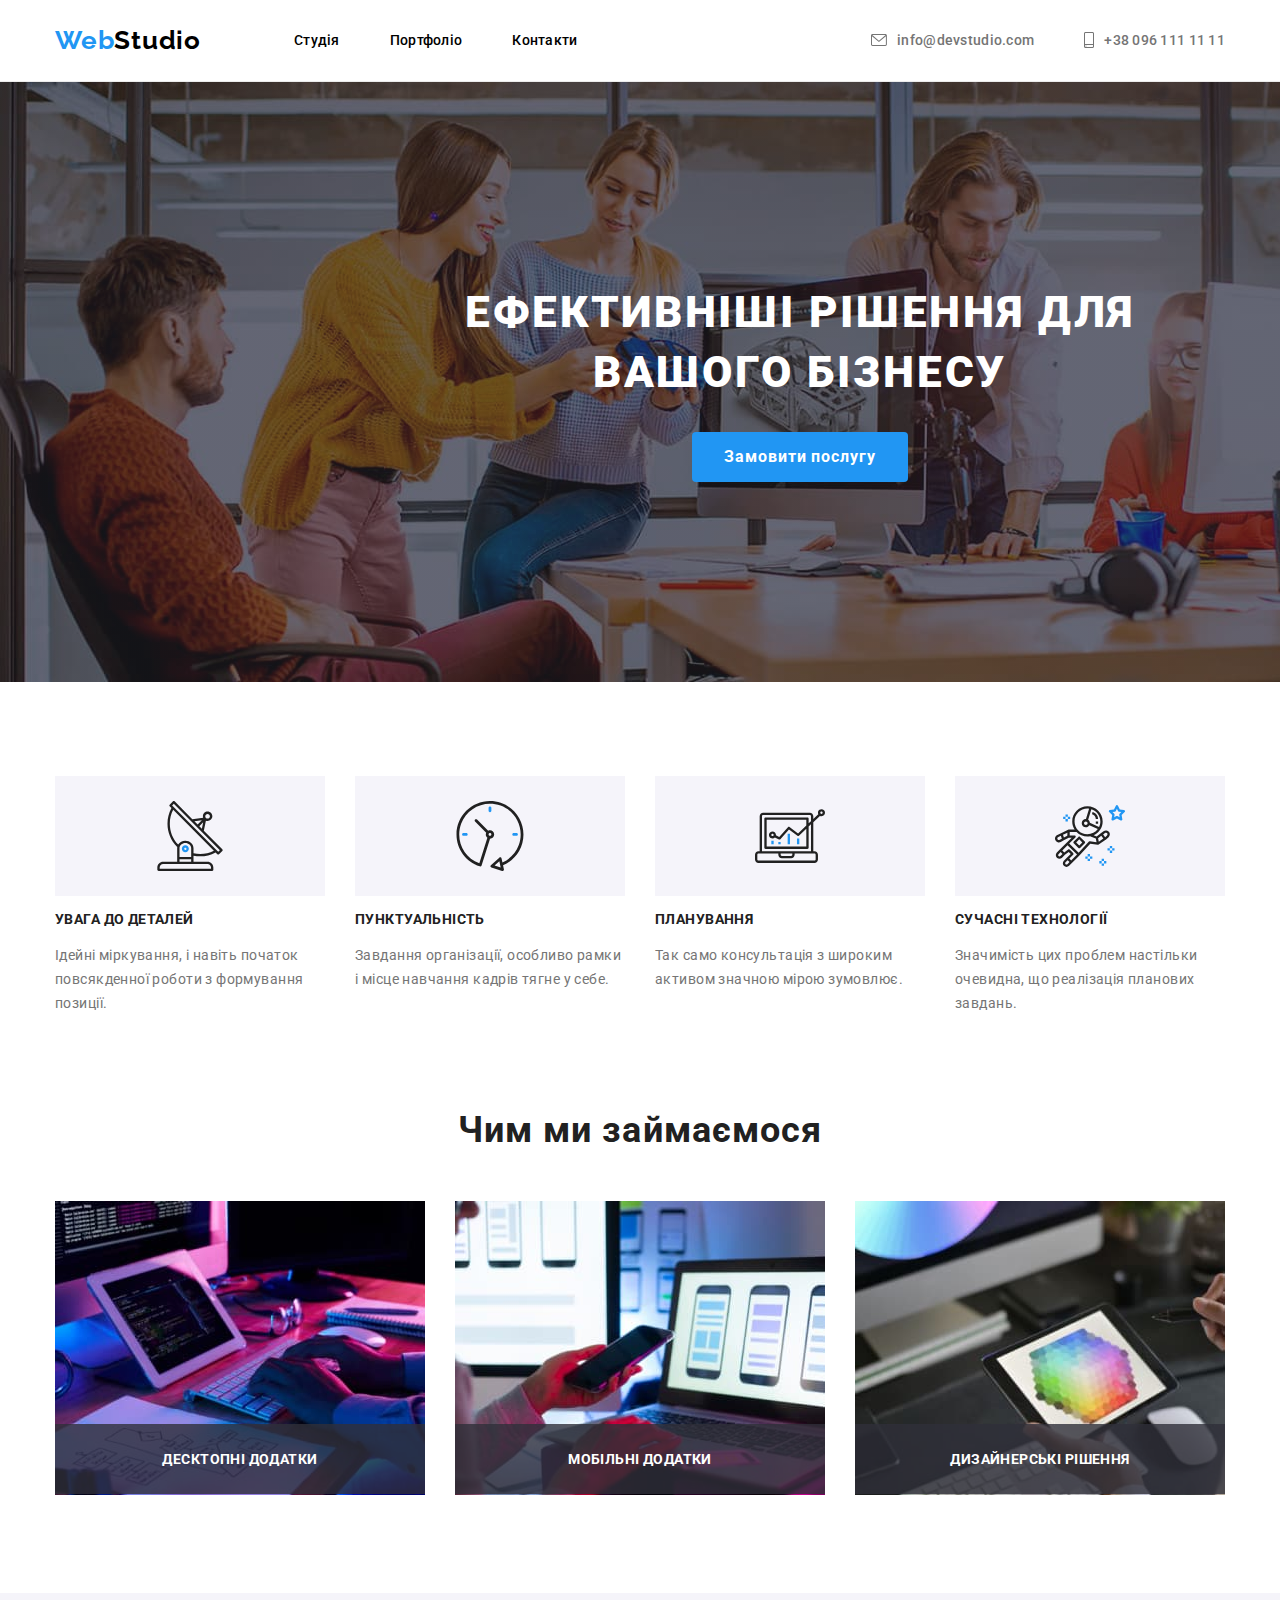
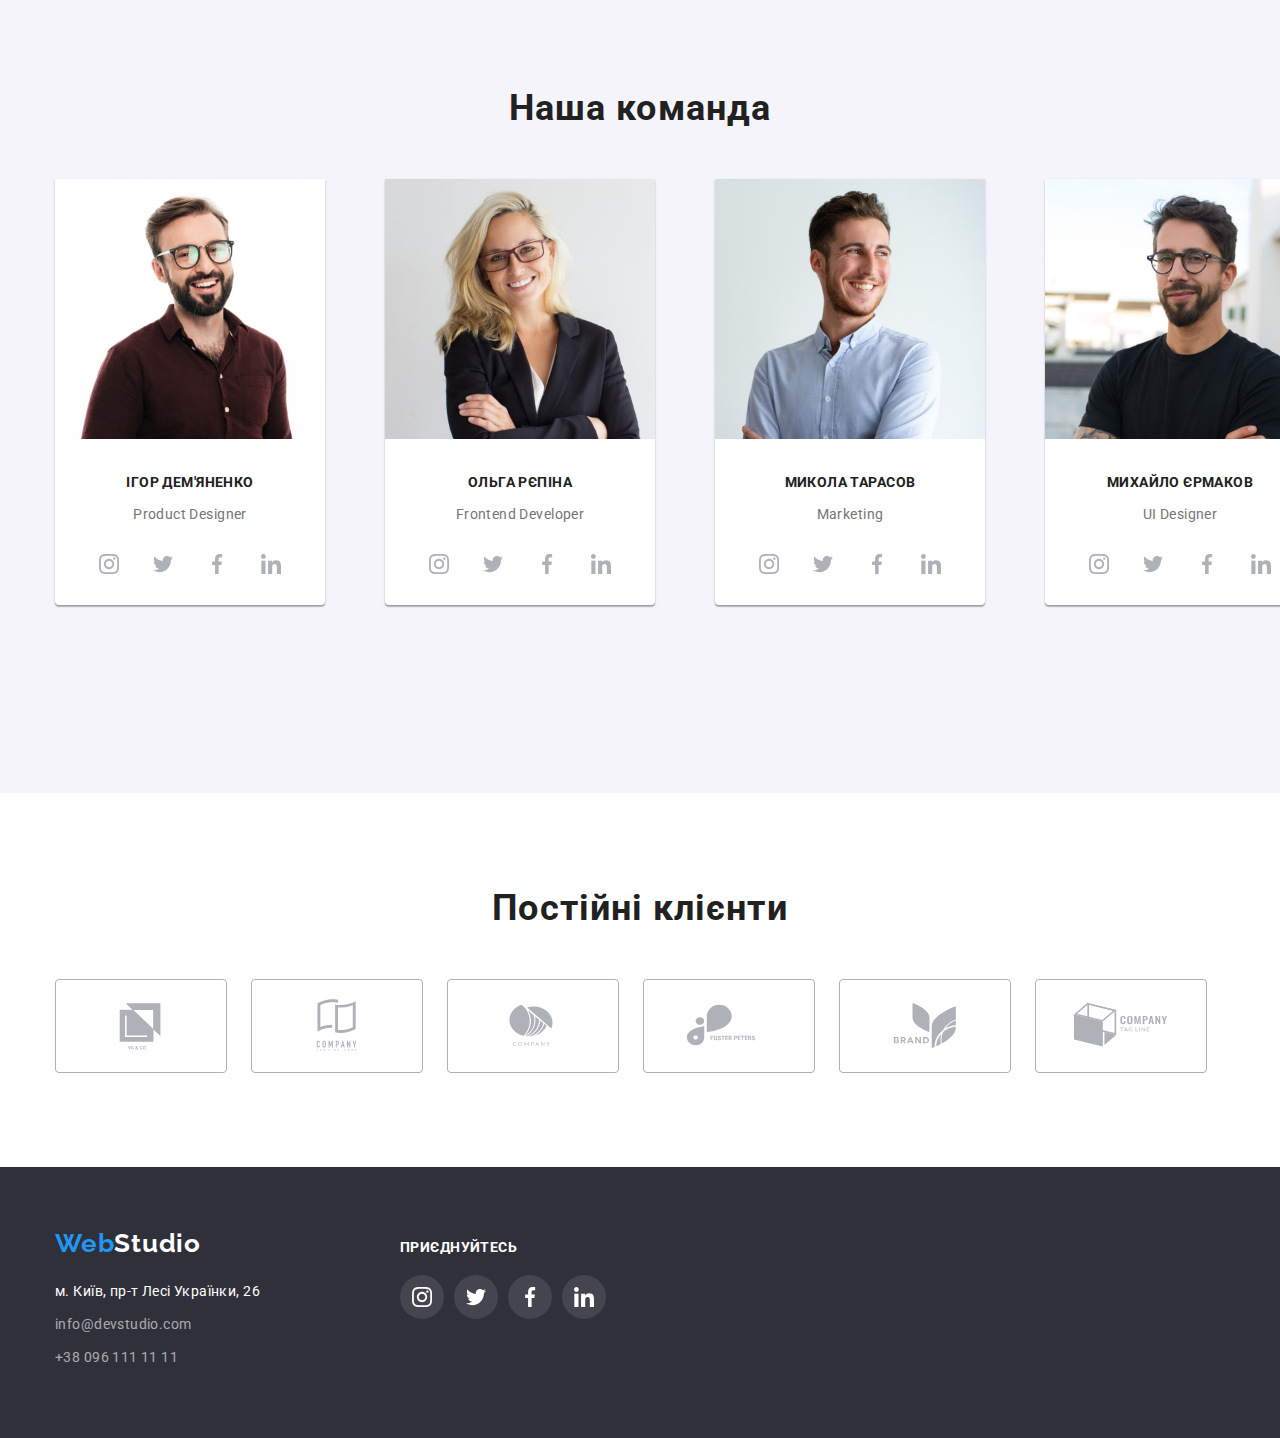
==== index.html @ d48a4774 "update" ====
<!DOCTYPE html>
<html lang="uk">
  <head>
    <meta charset="UTF-8" />
    <meta http-equiv="X-UA-Compatible" content="IE=edge" />
    <meta name="viewport" content="width=device-width, initial-scale=1.0" />
    <title>Домашня робота 1</title>
    <link rel="preconnect" href="https://fonts.googleapis.com" />
    <link rel="preconnect" href="https://fonts.gstatic.com" crossorigin />
    <link
      href="https://fonts.googleapis.com/css2?family=Raleway:wght@700&family=Roboto:wght@400;500;700;900&display=swap"
      rel="stylesheet"
    />
    <link
      rel="stylesheet"
      href="https://cdnjs.cloudflare.com/ajax/libs/modern-normalize/1.1.0/modern-normalize.min.css"
    />
    <link rel="stylesheet" href="./css/styles.css" />
  </head>
  <body class="body">
    <!--header-->
    <header class="page-header">
      <div class="container">
        <a class="logo" href="./webstudio">Web<span class="web">Studio</span> </a>
        <div class="header-container">
          <ul class="header-list list">
            <li class="page-list">
              <a class="header-list-item header-1st hover-tup" href="./index.html">Студія</a>
            </li>
            <li class="page-list">
              <a class="header-list-item header-2nd hover-tup" href="./portfolio.html">Портфоліо</a>
            </li>
            <li class="page-list"><a class="header-list-item hover-tup" href="./contacts.html">Контакти</a></li>
          </ul>
        </div>
        <div class="header-contakts">
            <ul class="header-list list">
            <li class="contacts-link">
              <a class="list-tel hover-tup " href="info@devstudio.com">
                <svg class="mail-icon icon" width="16" height="12">
                <use href="./images/icons.svg#icon-envelope"></use>
              </svg>
                <span>info@devstudio.com</span> </a>
            </li>
            <li class="contacts-link">
              <a class="list-tel hover-tup" href="+380961111111">
                <svg class="mail-icon icon" width="10" height="16">
                <use href="./images/icons.svg#icon-smartphone"></use>
              </svg>
                <span>+38 096 111 11 11</span>
                </a>
            </li>
          </ul>
        </div>
      </div>
    </header>
    <!--hero-->
    <main>
      <section class="hero">
          <div class="hero-container">
            <h1 class="hero-section">ЕФЕКТИВНІШІ РІШЕННЯ ДЛЯ ВАШОГО БІЗНЕСУ</h1>
            <button class="hero-button only-this-butoon hover-butoon butoon" type="button">Замовити послугу</button>
          </div>
      </section>
      <section class="proda">
        <div class="container">
          <ul class="proda-list list">
            <!--<h2>Прихованка</h2>-->
            <li class="proda-list-item">
              <div class="big-icon">
                <svg class="proda-icon icon" width="70" height="70">
                <use href="./images/icons.svg#icon-antenna"></use>
              </svg>
              </div>
              
              <h3 class="proda-link">УВАГА ДО ДЕТАЛЕЙ</h3>
              <p class="proda-link-link">
                Ідейні міркування, і навіть початок повсякденної роботи з формування позиції.
              </p>
            </li>
            <li class="proda-list-item">
              <div class="big-icon">
                <svg class="proda-icon icon" width="70" height="70">
                <use href="./images/icons.svg#icon-clock"></use>
              </svg>
              </div>
              <h3 class="proda-link">ПУНКТУАЛЬНІСТЬ</h3>
              <p class="proda-link-link">
                Завдання організації, особливо рамки і місце навчання кадрів тягне у себе.
              </p>
            </li>
            <li class="proda-list-item">
              <div class="big-icon">
                <svg class="proda-icon icon" width="70" height="70">
                <use href="./images/icons.svg#icon-diagram"></use>
              </svg>
              </div>
              <h3 class="proda-link">ПЛАНУВАННЯ</h3>
              <p class="proda-link-link">
                Так само консультація з широким активом значною мірою зумовлює.
              </p>
            </li>
            <li class="proda-list-item">
              <div class="big-icon">
                <svg class="proda-icon icon" width="70" height="70">
                <use href="./images/icons.svg#icon-astronaut"></use>
              </svg>
              </div>
              <h3 class="proda-link">СУЧАСНІ ТЕХНОЛОГІЇ</h3>
              <p class="proda-link-link">
                Значимість цих проблем настільки очевидна, що реалізація планових завдань.
              </p>
            </li>
          </ul>
        </div>
      </section>
      <!--чим ми займаємосся-->
      <section class="work">
        <div class="container">
          <h2 class="work-link">Чим ми займаємося</h2>
          <ul class="list">
            <li class="work-img"><img src="./images/computer.jpg" alt="computer" width="370"/>
            <div class="work-active"><span class="active-text">ДЕСКТОПНІ ДОДАТКИ</span></div>
              </li>
            <li class="work-img"><img src="./images/phone.jpg" alt="phone" width="370" />
            <div class="work-active"><span class="active-text">МОБІЛЬНІ ДОДАТКИ</span></div>
              </li>
            <li class="work-img"><img src="./images/tublet.jpg" alt="tublet" width="370" />
            <div class="work-active"><span class="active-text">ДИЗАЙНЕРСЬКІ РІШЕННЯ</span></div>
              </li>
          </ul>
        </div>
      </section>
      <!--наша команда-->
      <section class="team">
        <div class="container">
          <h2 class="team-line">Наша команда</h2>
          <div class="all-team">
            <ul class="list">
              <li class="team-link">
                <img src="./images/Christopher_Walker.jpg" alt="Christopher_Walker" width="270" />
                <h3 class="team-list">Ігор Дем'яненко</h3>
                <p class="team-link-list">Product Designer</p>
                <ul class="social-icons list">
                  <li class="icons"><a href="" class="social-link">
                    <svg class="icon-link" width="20" height="20">
                      <use href="./images/icons.svg#icon-instagram"></use>
                    </svg>
                  </a>
                </li>
                  <li class="icons"><a href="" class="social-link">
                    <svg class="icon-link" width="20" height="20">
                      <use href="./images/icons.svg#icon-twitter"></use>
                    </svg>
                  </a>
                </li>
                  <li class="icons"><a href="" class="social-link">
                    <svg class="icon-link" width="20" height="20">
                      <use href="./images/icons.svg#icon-facebook"></use>
                    </svg>
                  </a>
                </li>
                  <li class="icons"><a href="" class="social-link">
                    <svg class="icon-link" width="20" height="20">
                      <use href="./images/icons.svg#icon-linkedin"></use>
                    </svg>
                  </a>
                </li>
                </ul>
              </li>
              <li class="team-link">
                <img src="./images/Kylie_Evans.jpg" alt="Kylie_Evans" width="270" />
                <h3 class="team-list">Ольга Рєпіна</h3>
                <p class="team-link-list">Frontend Developer</p>
                <ul class="social-icons list">
                  <li class="icons"><a href="" class="social-link">
                    <svg class="icon-link" width="20" height="20">
                      <use href="./images/icons.svg#icon-instagram"></use>
                    </svg>
                  </a>
                </li>
                  <li class="icons"><a href="" class="social-link">
                    <svg class="icon-link" width="20" height="20">
                      <use href="./images/icons.svg#icon-twitter"></use>
                    </svg>
                  </a>
                </li>
                  <li class="icons"><a href="" class="social-link">
                    <svg class="icon-link" width="20" height="20">
                      <use href="./images/icons.svg#icon-facebook"></use>
                    </svg>
                  </a>
                </li>
                  <li class="icons"><a href="" class="social-link">
                    <svg class="icon-link" width="20" height="20">
                      <use href="./images/icons.svg#icon-linkedin"></use>
                    </svg>
                  </a>
                </li>
                </ul>
              </li>
              <li class="team-link">
                <img src="./images/Ryan_Harris.jpg" alt="Ryan_Harris" width="270" />
                <h3 class="team-list">Микола Тарасов</h3>
                <p class="team-link-list">Marketing</p>
                <ul class="social-icons list">
                  <li class="icons"><a href="" class="social-link">
                    <svg class="icon-link" width="20" height="20">
                      <use href="./images/icons.svg#icon-instagram"></use>
                    </svg>
                  </a>
                </li>
                  <li class="icons"><a href="" class="social-link">
                    <svg class="icon-link" width="20" height="20">
                      <use href="./images/icons.svg#icon-twitter"></use>
                    </svg>
                  </a>
                </li>
                  <li class="icons"><a href="" class="social-link">
                    <svg class="icon-link" width="20" height="20">
                      <use href="./images/icons.svg#icon-facebook"></use>
                    </svg>
                  </a>
                </li>
                  <li class="icons"><a href="" class="social-link">
                    <svg class="icon-link" width="20" height="20">
                      <use href="./images/icons.svg#icon-linkedin"></use>
                    </svg>
                  </a>
                </li>
                </ul>
              </li>
              <li class="team-link">
                <img src="./images/Tyler_Moore.jpg" alt="Tyler_Moore" width="270" />
                <h3 class="team-list">Михайло Єрмаков</h3>
                <p class="team-link-list">UI Designer</p>
                <ul class="social-icons list">
                  <li class="icons"><a href="" class="social-link">
                    <svg class="icon-link" width="20" height="20">
                      <use href="./images/icons.svg#icon-instagram"></use>
                    </svg>
                  </a>
                </li>
                  <li class="icons"><a href="" class="social-link">
                    <svg class="icon-link" width="20" height="20">
                      <use href="./images/icons.svg#icon-twitter"></use>
                    </svg>
                  </a>
                </li>
                  <li class="icons"><a href="" class="social-link">
                    <svg class="icon-link" width="20" height="20">
                      <use href="./images/icons.svg#icon-facebook"></use>
                    </svg>
                  </a>
                </li>
                  <li class="icons"><a href="" class="social-link">
                    <svg class="icon-link" width="20" height="20">
                      <use href="./images/icons.svg#icon-linkedin"></use>
                    </svg>
                  </a>
                </li>
                </ul>
              </li>
            </ul>
          </div>
          </section>    
          <section class="alltime-clients">
            <div class="container">
              <h2 class="alltime-clients-list">Постійні клієнти</h2>
          <ul class="compain list">
            <li class="compain-link">
              <a href="" class="compain-list">
                    <svg class="icon-logo" width="106" height="60">
                      <use href="./images/icons.svg#icon-ya--co"></use>
                    </svg>
                  </a>
              </li>
            <li class="compain-link">
              <a href="" class="compain-list">
              <svg class="icon-logo" width="106" height="60">
                      <use href="./images/icons.svg#icon-tagline-here"></use>
                    </svg>
                  </a>
            </a>
          </li>
            <li class="compain-link">
              <a href="" class="compain-list">
              <svg class="icon-logo" width="106" height="60">
                      <use href="./images/icons.svg#icon-company"></use>
                    </svg>
                  </a>
            </a>
          </li>
            <li class="compain-link">
              <a href="" class="compain-list">
              <svg class="icon-logo" width="106" height="60">
                      <use href="./images/icons.svg#icon-foster-peters"></use>
                    </svg>
                  </a>
            </a>
          </li>
            <li class="compain-link">
              <a href="" class="compain-list">
              <svg class="icon-logo" width="106" height="60">
                      <use href="./images/icons.svg#icon-brand"></use>
                    </svg>
                  </a>
            </a>
          </li>
            <li class="compain-link">
              <a href="" class="compain-list">
              <svg class="icon-logo" width="106" height="60">
                      <use href="./images/icons.svg#icon-tag-line"></use>
                    </svg>
                  </a>
            </a>
          </li>
          </ul>
        </div>
          </section>
    </main>
    <!--footer-->
    <footer class="address">
      <div class="container">
        <div class="all-address">
          <a class="logo address-logo" href="./webstudio">Web<span class="web-2">Studio</span> </a>
        <div class="address-link">
          <address class="all-address">
               <ul class="list">
              <li class="address-li">
                <a
                  class="address-link-link hover-tup"
                  href="https://goo.gl/maps/J3TThGuoo7Lbi47X8"
                  target="_blank"
                  rel="noopener norefferer nofollow"
                  >м. Київ, пр-т Лесі Українки, 26</a
                >
              </li>
              <li class="address-li">
                <a class="address-link hover-tup" href="mailto:info@devstudio.com"
                  >info@devstudio.com</a
                >
              </li>
              <li class="address-li">
                <a class="address-link hover-tup" href="tel+380961111111">+38 096 111 11 11</a>
              </li>
            </ul>
            </div>
          </div>
        
            <div class="butoon-address">
              <h2 class="come-here">ПРИЄДНУЙТЕСЬ</h2>
                <ul class="goin-here list">
                  <li class="goin-link link"><a href="" class="a-goin">
                    <svg class="icon-link" width="20" height="20">
                      <use href="./images/icons.svg#icon-instagram"></use>
                    </svg>
                  </a></li>
                  <li class="goin-link link"><a href="" class="a-goin">
                    <svg class="icon-link" width="20" height="20">
                      <use href="./images/icons.svg#icon-twitter"></use>
                    </svg>
                  </a></li>
                  <li class="goin-link link"><a href="" class="a-goin">
                    <svg class="icon-link" width="20" height="20">
                      <use href="./images/icons.svg#icon-facebook"></use>
                    </svg>
                  </a></li>
                  <li class="goin-link link"><a href="" class="a-goin">
                    <svg class="icon-link" width="20" height="20">
                      <use href="./images/icons.svg#icon-linkedin"></use>
                    </svg>
                  </a></li>
                </ul>
            </div>
          </address>
        </div>
      </div>
    </footer>
  </body>
</html>
---- css/styles.css ----
/* global style */
body {
  font-family: 'Roboto', sans-serif;
  background: #f5f5f5;
  background: #ffffff;
  margin: 0 auto;
}
:root {
  --brand-color: #212121;
  --second-color: #757575;
  --next-color: #ffffff;
  --bornon: none;
  --header-hover: #2196f3;
}
.container {
  width: 1200px;
  margin: 0 auto;
  padding: 0 15px;
}
.logo {
  font-family: 'Raleway', sans-serif;
}
a {
  text-decoration: none;
}
.list {
  list-style: none;
  padding-left: 0;
  margin: 0;
}
.logo {
  font-weight: 700;
  font-size: 26px;
  line-height: calc(32 / 26);
  letter-spacing: 0.03em;
  color: var(--header-hover);
}
.web {
  color: black;
}
.butoon {
  cursor: pointer;
}

h1,
h2,
p {
  margin: 0;
}

/* HW-01 */

/* header */

.page-header .container {
  padding-top: 24px;
  padding-bottom: 25px;
  display: flex;
  align-items: center;
  background-color: #ffffff;
}
.page-header .logo {
  margin-right: 93px;
}
.header-list {
  display: flex;
  align-items: center;
}
.page-list .header-list{
  position: relative;
}
.header-list .header-list-item {
  font-weight: 500;
  font-size: 14px;
  line-height: 16px;
  letter-spacing: 0.02em;
  color: black;
  margin-right: 50px;
}
.hover-tup:hover,
.hover-tup:focus {
  color: var(--header-hover);
  transition: color 250ms 
  cubic-bezier(0.4, 0, 0.2, 1);
}
.hover-tup:hover .icon,
.hover-tup:focus .icon {
  stroke: var(--header-hover);
  transition: color 250ms 
  cubic-bezier(0.4, 0, 0.2, 1);
}
.header-contakts .header-list-item {
  font-weight: 500;
  font-size: 14px;
  line-height: 16px;
  letter-spacing: 0.02em;
  color: black;
  margin-right: 50px;
}
.header-contakts {
  margin-left: auto;
  justify-content: center;
}
.list-tel {
  font-weight: 500;
  font-size: 14px;
  line-height: 16px;
  letter-spacing: 0.02em;
  color: var(--second-color);
   display: flex;
  align-items: center;
}
.contacts-link:first-child {
  margin-right: 50px;
}

.mail-icon {
  margin-right: 10px;
  fill: #757575;
}

/* hero */

.hero {
  margin: 0 auto;
  width: 1600px;
  background-color: #2f303a;
  padding-top: 200px;
  padding-bottom: 200px;
  background-image: linear-gradient(rgba(47, 48, 58, 0.4), rgba(47, 48, 58, 0.4)),
    url(../images/all-team.jpg);
  background-repeat: no-repeat;
  background-position: 50% 50%;
}
.hero-section {
  font-weight: 900;
  font-size: 44px;
  line-height: calc(60 / 44);
  text-align: center;
  letter-spacing: 0.06em;
  text-transform: uppercase;
  color: var(--next-color);
  margin: 0 auto;
  padding-bottom: 30px;
  max-width: 696px;
}
.hero-button {
  font-weight: 700;
  font-size: 16px;
  line-height: calc(30 / 16);
  display: flex;
  letter-spacing: 0.06em;
  color: var(--next-color);
  margin: 0 auto;
  padding: 10px 32px;
  border-radius: 4px;
  background: var(--header-hover);
  border: var(--bornon);
}
.only-this-butoon:hover,
.only-this-butoon:focus {
background: #188CE8;
box-shadow: 0px 4px 4px rgba(0, 0, 0, 0.15);
border-radius: 4px;
transition: color 250ms 
  cubic-bezier(0.4, 0, 0.2, 1);
}

/* proda */

.proda-list {
  padding: 0;
  margin: 0;
  display: flex;
  list-style: none;
}
.proda {
  padding-top: 94px;
  padding-bottom: 94px;
}
.proda-list-item {
  flex-basis: calc((100% - 3 * 30px) / 4);
}
.big-icon{
  background: #F5F4FA;
    width: 270px;
  height: 120px;
  display: flex;
  align-items: center;
  justify-content: center;
}
.proda-icon {
  border-radius: 4px;
}
.proda-list-item:not(:last-child) {
  margin-right: 30px;
  width: 270px;
  height: 120px;
}
.proda-link {
  font-weight: 700;
  font-size: 14px;
  line-height: calc(16 / 12);
  letter-spacing: 0.03em;
  text-transform: uppercase;
  color: var(--brand-color);
}
.proda-link-link {
  font-weight: 400;
  font-size: 14px;
  line-height: calc(24 / 14);
  letter-spacing: 0.03em;
  color: var(--second-color);
}

/* work */

.work-link {
  font-weight: 700;
  font-size: 36px;
  line-height: calc(42 / 36);
  text-align: center;
  letter-spacing: 0.03em;
  color: var(--brand-color);
  margin-bottom: 50px;
}
.work .list {
  padding: 0;
  margin: 0;
  display: flex;
  list-style: none;
}
.work {
  padding-bottom: 94px;
}
.work-img {
  flex-basis: calc((100% - 2 * 30px) / 3);
  position: relative;
}
.work-img:not(:last-child) {
  margin-right: 30px;
}
.work-active{
  background: rgba(47, 48, 58, 0.8);
  height: 70px;
  position: absolute;
  width: 100%;
  bottom: 0;
  margin-bottom: 5px;
  display: flex;
  justify-content: center;
 
}
.active-text{
  font-weight: 700;
font-size: 14px;
line-height: 16px;
letter-spacing: 0.03em;
text-transform: uppercase;
color: #FFFFFF;
display: flex;
    align-content: space-around;
    align-items: center;
}

/* team */

.team {
  background: #f5f4fa;
  padding-top: 94px;
  padding-bottom: 94px;
}
.team-link {
  background: var(--next-color);
  background: #ffffff;
  box-shadow: 0px 1px 3px rgba(0, 0, 0, 0.12), 0px 1px 1px rgba(0, 0, 0, 0.14),
    0px 2px 1px rgba(0, 0, 0, 0.2);
  border-radius: 0px 0px 4px 4px;
  height: 426px;
}
.team-link:not(:last-child) {
  margin-right: 30px;
  flex-basis: calc((100% - 3 * 30px) / 4);
}
.team-link:not(:first-child) {
  margin-left: 30px;
}
.team-line {
  font-weight: 700;
  font-size: 36px;
  line-height: calc(42 / 36);
  text-align: center;
  letter-spacing: 0.03em;
  color: var(--brand-color);
  margin-bottom: 50px;
}
.all-team {
  padding-bottom: 94px;
}
.team .list {
  padding: 0;
  margin: 0;
  display: flex;
  list-style: none;
}
.team-list {
  font-weight: 700;
  font-size: 14px;
  line-height: calc(16 / 12);
  letter-spacing: 0.03em;
  text-transform: uppercase;
  color: var(--brand-color);
  margin-top: 30px;
  text-align: center;
  margin-bottom: 10px;
}
.team-link-list {
  font-weight: 400;
  font-size: 14px;
  line-height: calc(24 / 14);
  letter-spacing: 0.03em;
  color: var(--second-color);
  text-align: center;
}
.team .icons {
  margin-right: 10px;
  margin-top: 16px;
  margin-bottom: 30px;
}
.team .social-link:hover,
.team .social-link:focus {
  background-color: #2196f3;
  transition: color 250ms 
  cubic-bezier(0.4, 0, 0.2, 1);
}

.icon-link {
  fill: #afb1b8;
}
.team .social-link:hover .icon-link,
.team .social-link:focus .icon-link {
  fill: #ffffff;
  transition: color 250ms 
  cubic-bezier(0.4, 0, 0.2, 1);
}
.social-icons {
  justify-content: center;
}
.social-link {
  width: 44px;
  height: 44px;
  border-radius: 50%;
  display: flex;
  align-items: center;
  justify-content: center;
}
.team .icons:last-child {
  margin-right: 0;
}
.alltime-clients {
  padding-top: 94px;
  padding-bottom: 94px;
  align-items: center;
  justify-content: center;
  background: #ffffff;
  margin: 0 auto;
}
.under-clients {
  width: 1200px;
  margin: 0 auto;
}
.alltime-clients-list {
  font-weight: 700;
  font-size: 36px;
  line-height: 42px;
  text-align: center;
  letter-spacing: 0.03em;
  color: #212121;
  margin-bottom: 50px;
}
.compain-link {
display: inline-block;

}
.compain-list {
  width: 100%;
  height: 100%;
  color: #afb1b8;
  border: 1px solid #afb1b8;
  border-radius: 4px;
    display: flex;
  align-items: center;
  justify-content: center;
}
.icon-logo {
  margin: 16px 32px;
  fill: currentColor;
}
.compain-link:not(:last-child) {
  margin-right: 20px;
}
.alltime-clients .compain-list:hover ,
.alltime-clients .compain-list:focus {
  color: #2196f3;
  border: 1px solid #2196f3;
  border-radius: 4px;
  transition: color 250ms 
  cubic-bezier(0.4, 0, 0.2, 1);
}
/* footer */

.footer {
  padding-bottom: 60px;
}
.address .container {
  display: flex;
  background-color: #2f303a;
}
.address {
  padding-top: 60px;
  background-color: #2f303a;
  padding-bottom: 60px;
  margin: 0 auto;
  display: flex;
  align-items: baseline;
}
.address-link-link {
  font-weight: 400;
  font-size: 14px;
  line-height: calc(24 / 14);
  letter-spacing: 0.03em;
  color: var(--next-color);
}
.address-link {
  font-weight: 400;
  font-size: 14px;
  line-height: calc(24 / 14);
  letter-spacing: 0.03em;
  color: rgba(255, 255, 255, 0.6);
}
.address .logo {
  display: block;
  padding-bottom: 20px;
}
.address-li {
  margin-bottom: 9px;
}
.all-address {
  margin-right: 70px;
}
.come-here {
  font-weight: 700;
  font-size: 14px;
  line-height: 16px;
  letter-spacing: 0.03em;
  color: #ffffff;
  margin-bottom: 20px;
}
.butoon-address{
  padding-top: 12px;
}
.goin-here {
  display: flex;
  align-items: center;
  justify-content: center;
}
.goin-link {
  width: 44px;
  height: 44px;
  margin-right: 10px;
}
.goin-link:last-child {
  margin-right: 0;
}
.a-goin:hover,
.a-goin:focus {
  background-color: #2196f3;
  transition: color 250ms 
  cubic-bezier(0.4, 0, 0.2, 1);
}
.a-goin {
  width: 100%;
  height: 100%;
  border-radius: 50%;
  display: flex;
  align-items: center;
  justify-content: center;
  background: rgba(255, 255, 255, 0.1);
}
.address .icon-link {
  fill: #ffffff;
}

/* HW-02  */
.page-header {
  border-bottom: 1px solid #ececec;
}
.header-lynk {
  font-weight: 500;
  font-size: 14px;
  line-height: calc(16 / 14);
  letter-spacing: 0.02em;
  color: var(--brand-color);
}
.list-tel {
  font-weight: 500;
  font-size: 14px;
  line-height: calc(16 / 14);
  letter-spacing: 0.02em;
  color: var(--second-color);
}

/* project */

.project {
  padding-top: 94px;
}
.project-list .project-text:hover, 
.project-list .project-text:focus {
  color: #ffffff;
  transition: color 250ms 
  cubic-bezier(0.4, 0, 0.2, 1);
}
.project-list {
  display: flex;
  justify-content: center;

  margin-bottom: 50px;
}
.project .butoon {
  margin-right: 8px;
}
.project-1st-button {
  width: 73px;
  height: 38px;
  left: 512px;
  top: 174px;
  background: var(--header-hover);
  box-shadow: 0px 3px 1px rgba(0, 0, 0, 0.1), 0px 1px 2px rgba(0, 0, 0, 0.08),
    0px 2px 2px rgba(0, 0, 0, 0.12);
  border-radius: 4px;
  border: var(--bornon);
}
.project-2nd-butoon {
  width: 135px;
  height: 38px;
  left: 593px;
  top: 174px;
  background: #f5f4fa;
  border-radius: 4px;
  border: var(--bornon);
}
.project-3d-butoon {
  width: 112px;
  height: 38px;
  left: 726px;
  top: 174px;
  background: #f5f4fa;
  border-radius: 4px;
  border: var(--bornon);
}
.project-4r-butoon {
  width: 103px;
  height: 38px;
  left: 846px;
  top: 174px;
  background: #f5f4fa;
  border-radius: 4px;
  border: var(--bornon);
}
.project-5v-butoon {
  width: 130px;
  height: 38px;
  left: 957px;
  top: 174px;
  background: #f5f4fa;
  border-radius: 4px;
  border: var(--bornon);
}
.project .hover-butoon:hover,
.project .hover-butoon:focus{
  color: #ffffff;
  background: #2196f3;
  transition: color 250ms 
  cubic-bezier(0.4, 0, 0.2, 1);
}
 
.butoon-size {
  padding: 6px 22px;
}
.project-menu {
  flex-basis: calc((100% - 3 * 30px) / 3);
  margin-right: 25px;
  margin-bottom: 30px;
  background: #FFFFFF;
border: 1px solid #EEEEEE;
}
.project-menu:hover,
.project-menu:focus{
box-shadow: 0px 1px 1px rgba(0, 0, 0, 0.12), 
0px 4px 4px rgba(0, 0, 0, 0.06), 
1px 4px 6px rgba(0, 0, 0, 0.16);
  transition: color 250ms 
  cubic-bezier(0.4, 0, 0.2, 1);
 }


.project-text {
  font-weight: 500;
  font-size: 16px;
  line-height: 26px;
  letter-spacing: 0.03em;
}
.project-job .project-text {
  margin-bottom: 4px;
}
.project-text-unik {
  font-weight: 500;
  font-size: 16px;
  line-height: 26px;
  text-align: center;
  letter-spacing: 0.03em;
  color: #ffffff;
}
.project-text-link {
  font-weight: 400;
  font-size: 16px;
  line-height: calc(30 / 16);
  letter-spacing: 0.03em;
  color: var(--second-color);
}
.project-aftograv {
  padding: 20px 24px;
  border: 1px solid #eeeeee;
  margin-top: -5px;
}
.project-job {
  padding: 0;
  margin: 0;
  margin-right: -30px;
  display: flex;
  list-style: none;
  flex-wrap: wrap;
}
.img-wrapper{
  position: relative;
}
.img-description{
  background: rgba(33, 150, 243, 0.9);
opacity: 0;
position: absolute;
bottom: 0;
width: 100%;
display: flex;
justify-content: center;
}
.img-text{
  font-weight: 400;
font-size: 18px;
line-height: 28px;
letter-spacing: 0.03em;
color: #FFFFFF;
}

/* address */
.footer {
  background-color: #2f303a;
  margin: 0 auto;
  width: 1600px;
}
.adres-link {
  font-weight: 400;
  font-size: 14px;
  line-height: calc(24 / 14);
  letter-spacing: 0.03em;
  color: var(--next-color);
}
.address-li {
  font-style: normal;
}
.adres-tel {
  font-weight: 400;
  font-size: 14px;
  line-height: calc(24 / 14);
  letter-spacing: 0.03em;
  color: rgba(255, 255, 255, 0.6);
}
.web-2 {
  color: var(--next-color);
}
.footer {
  padding-top: 60px;
}
.footer .list {
  margin-top: 20px;
}
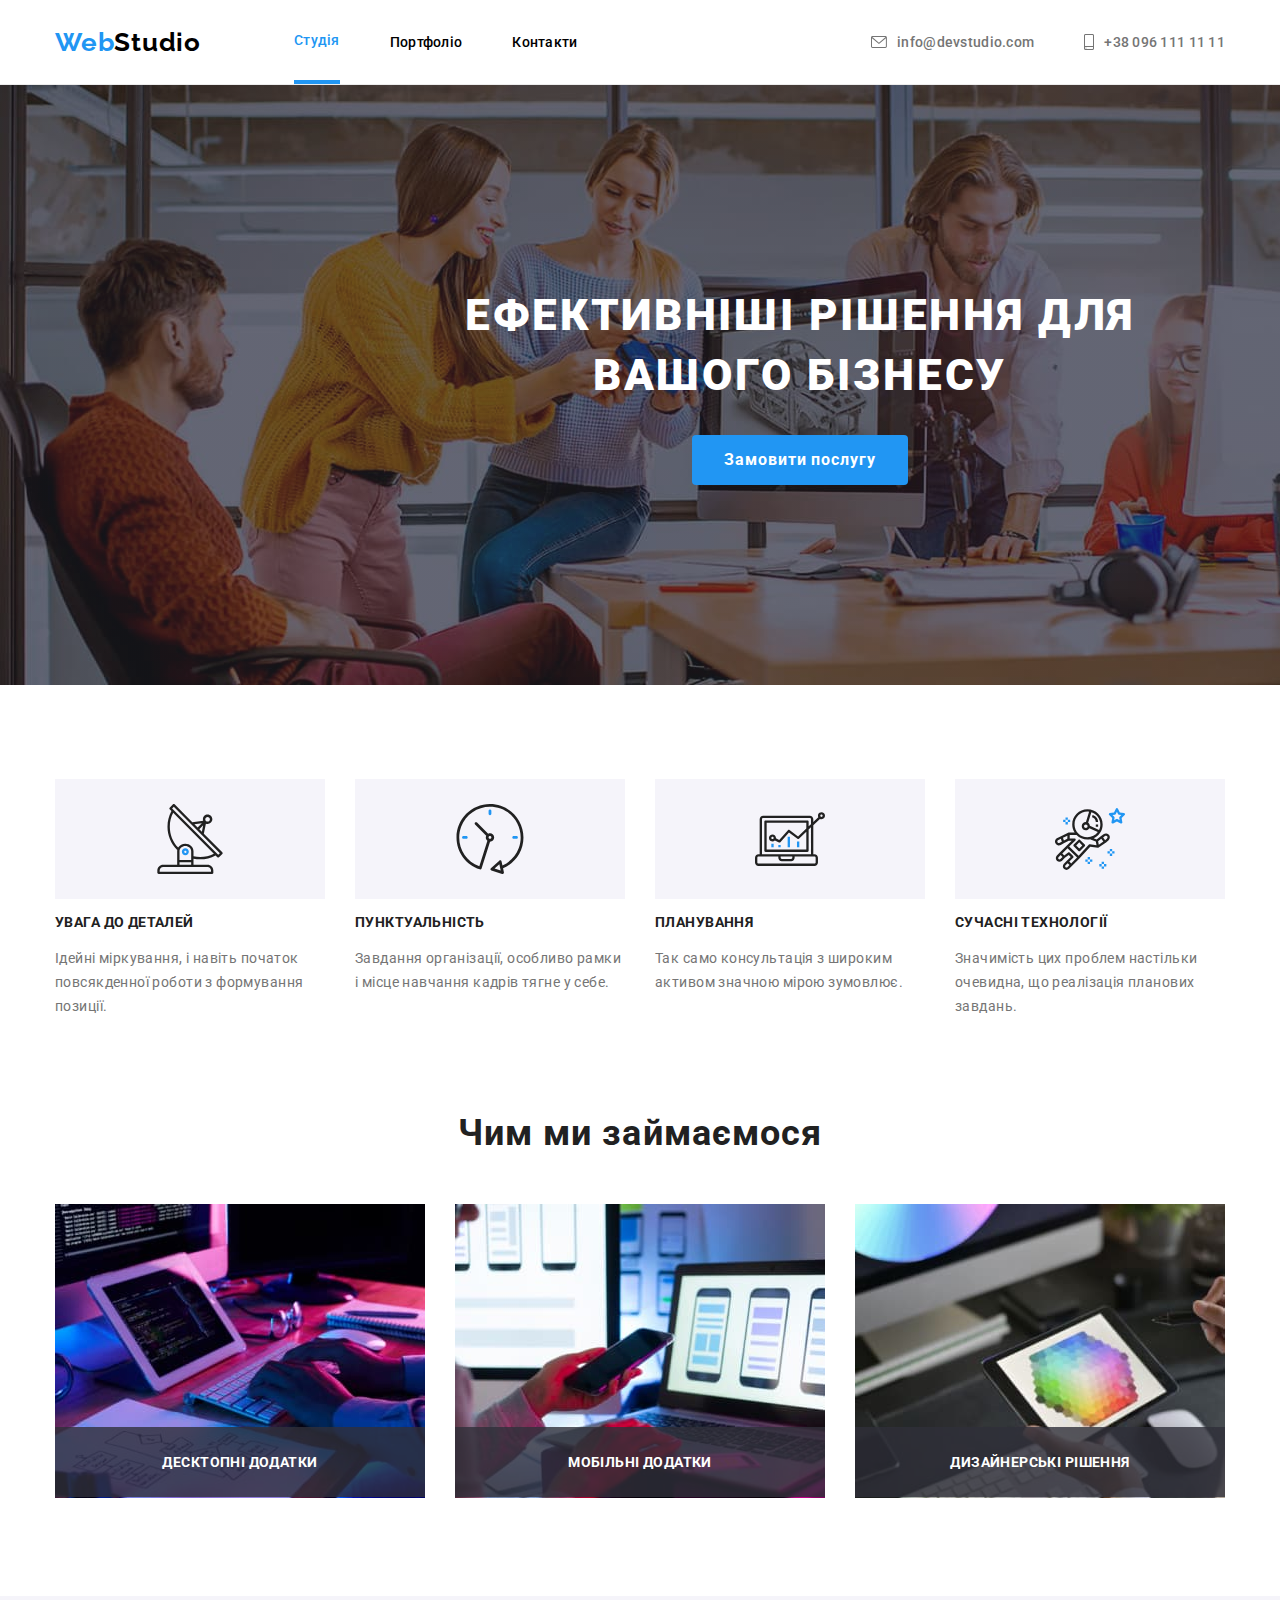
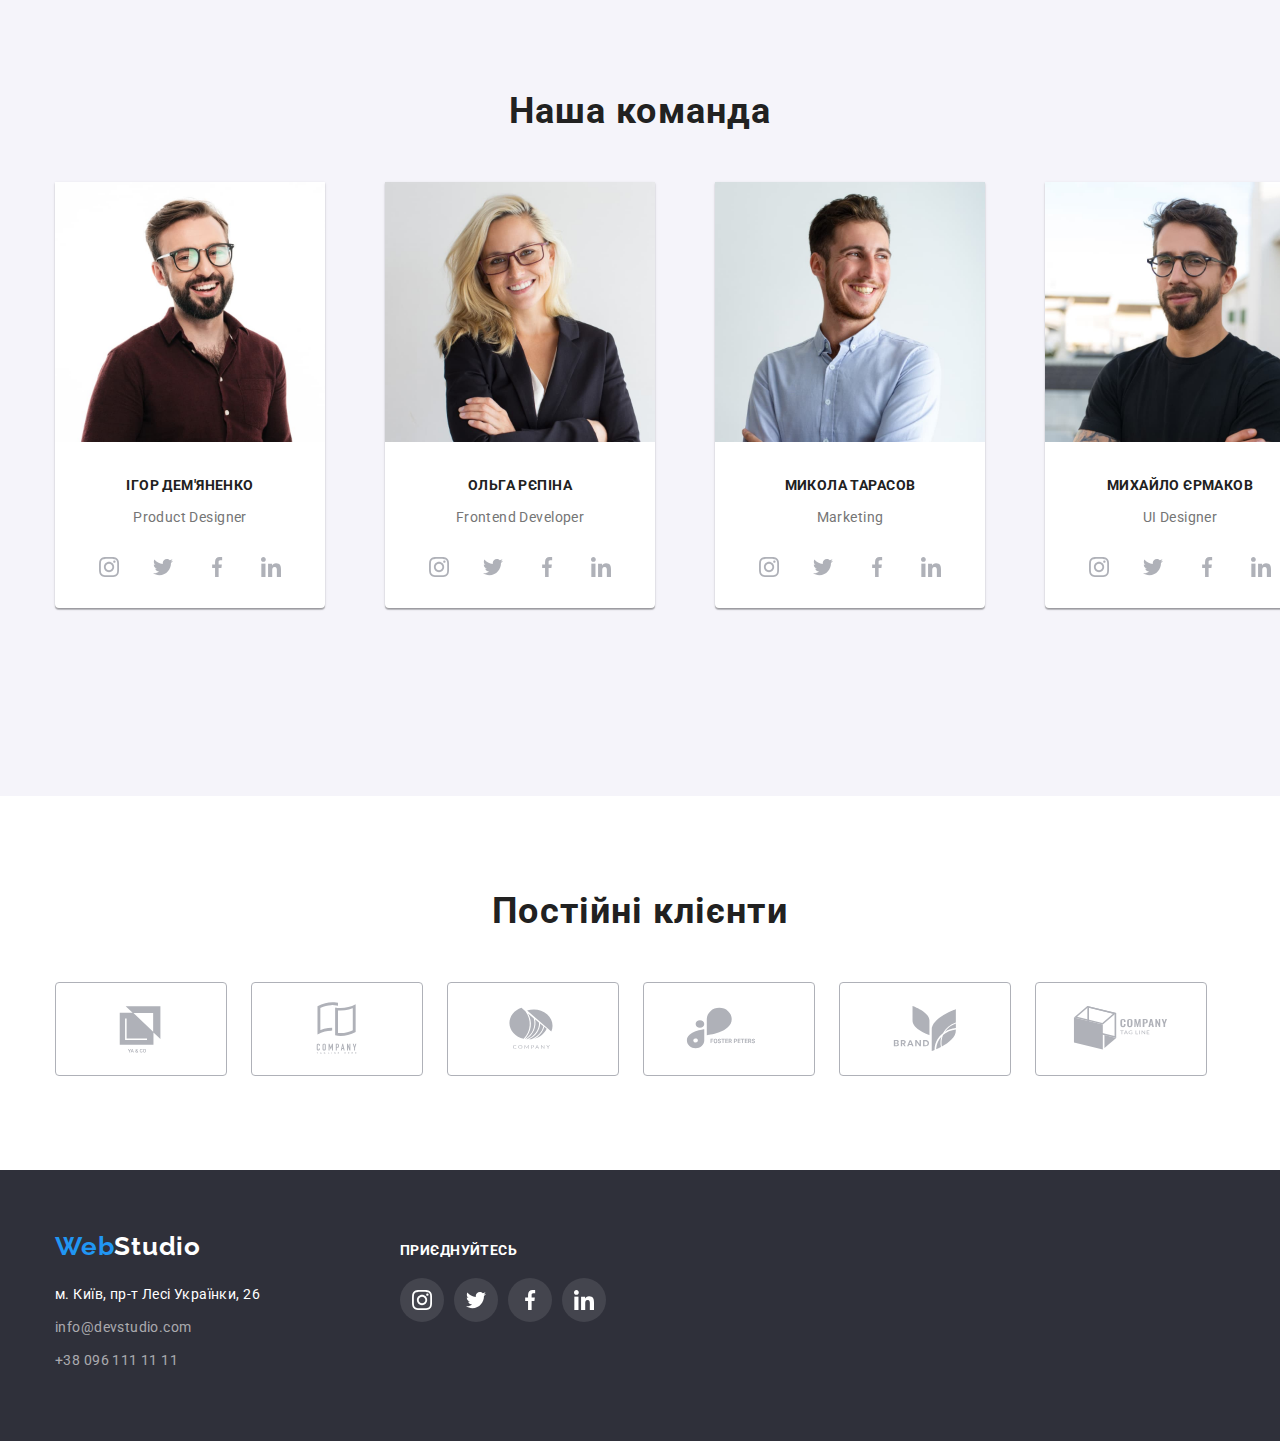
==== commit fc130a51: "update" ====
--- a/index.html
+++ b/index.html
@@ -25,10 +25,10 @@
         <div class="header-container">
           <ul class="header-list list">
             <li class="page-list">
-              <a class="header-list-item header-1st hover-tup" href="./index.html">Студія</a>
+              <a class="active-link header-list-item hover-tup" href="./index.html">Студія</a>
             </li>
             <li class="page-list">
-              <a class="header-list-item header-2nd hover-tup" href="./portfolio.html">Портфоліо</a>
+              <a class="header-list-item hover-tup" href="./portfolio.html">Портфоліо</a>
             </li>
             <li class="page-list"><a class="header-list-item hover-tup" href="./contacts.html">Контакти</a></li>
           </ul>
@@ -59,7 +59,7 @@
       <section class="hero">
           <div class="hero-container">
             <h1 class="hero-section">ЕФЕКТИВНІШІ РІШЕННЯ ДЛЯ ВАШОГО БІЗНЕСУ</h1>
-            <button class="hero-button only-this-butoon hover-butoon butoon" type="button">Замовити послугу</button>
+            <button class="hero-button only-this-butoon hover-butoon butoon" data-modal-open type="button">Замовити послугу</button>
           </div>
       </section>
       <section class="proda">
@@ -377,5 +377,15 @@
         </div>
       </div>
     </footer>
+    <div class="modal-backdrop is-hidden" data-modal>
+      <div class="modal">
+        <div class="close-sign" data-modal-close>
+          <svg width="18" height="18">
+            <use href="./images/icons.svg#icon-close"></use>
+          </svg>
+        </div>
+      </div>
+    </div>
+    <script src="./js/modal.js"></script>
   </body>
 </html>
--- a/css/styles.css
+++ b/css/styles.css
@@ -53,8 +53,6 @@
 /* header */
 
 .page-header .container {
-  padding-top: 24px;
-  padding-bottom: 25px;
   display: flex;
   align-items: center;
   background-color: #ffffff;
@@ -69,24 +67,31 @@
 .page-list .header-list{
   position: relative;
 }
-.header-list .header-list-item {
+
+.header-list-item {
   font-weight: 500;
   font-size: 14px;
   line-height: 16px;
   letter-spacing: 0.02em;
   color: black;
   margin-right: 50px;
+  padding: 32px 0;
+  display: block;
+}
+.active-link{
+  color: var(--header-hover);
+  border-bottom: 4px solid var(--header-hover);
 }
 .hover-tup:hover,
 .hover-tup:focus {
   color: var(--header-hover);
-  transition: color 250ms 
+  transition: 250ms
   cubic-bezier(0.4, 0, 0.2, 1);
 }
 .hover-tup:hover .icon,
 .hover-tup:focus .icon {
   stroke: var(--header-hover);
-  transition: color 250ms 
+  transition: 250ms 
   cubic-bezier(0.4, 0, 0.2, 1);
 }
 .header-contakts .header-list-item {
@@ -97,6 +102,7 @@
   color: black;
   margin-right: 50px;
 }
+
 .header-contakts {
   margin-left: auto;
   justify-content: center;
@@ -162,7 +168,7 @@
 background: #188CE8;
 box-shadow: 0px 4px 4px rgba(0, 0, 0, 0.15);
 border-radius: 4px;
-transition: color 250ms 
+transition: 250ms 
   cubic-bezier(0.4, 0, 0.2, 1);
 }
 
@@ -330,7 +336,7 @@
 .team .social-link:hover,
 .team .social-link:focus {
   background-color: #2196f3;
-  transition: color 250ms 
+  transition: 250ms 
   cubic-bezier(0.4, 0, 0.2, 1);
 }
 
@@ -340,7 +346,7 @@
 .team .social-link:hover .icon-link,
 .team .social-link:focus .icon-link {
   fill: #ffffff;
-  transition: color 250ms 
+  transition: 250ms 
   cubic-bezier(0.4, 0, 0.2, 1);
 }
 .social-icons {
@@ -404,7 +410,7 @@
   color: #2196f3;
   border: 1px solid #2196f3;
   border-radius: 4px;
-  transition: color 250ms 
+  transition: 250ms 
   cubic-bezier(0.4, 0, 0.2, 1);
 }
 /* footer */
@@ -475,7 +481,7 @@
 .a-goin:hover,
 .a-goin:focus {
   background-color: #2196f3;
-  transition: color 250ms 
+  transition: 250ms 
   cubic-bezier(0.4, 0, 0.2, 1);
 }
 .a-goin {
@@ -518,7 +524,7 @@
 .project-list .project-text:hover, 
 .project-list .project-text:focus {
   color: #ffffff;
-  transition: color 250ms 
+  transition: 250ms 
   cubic-bezier(0.4, 0, 0.2, 1);
 }
 .project-list {
@@ -581,78 +587,36 @@
 .project .hover-butoon:focus{
   color: #ffffff;
   background: #2196f3;
-  transition: color 250ms 
+  transition: 250ms 
   cubic-bezier(0.4, 0, 0.2, 1);
 }
  
 .butoon-size {
   padding: 6px 22px;
 }
-.project-menu {
+.project-job .project-menu {
   flex-basis: calc((100% - 3 * 30px) / 3);
   margin-right: 25px;
   margin-bottom: 30px;
   background: #FFFFFF;
 border: 1px solid #EEEEEE;
-}
-.project-menu:hover,
-.project-menu:focus{
-box-shadow: 0px 1px 1px rgba(0, 0, 0, 0.12), 
-0px 4px 4px rgba(0, 0, 0, 0.06), 
-1px 4px 6px rgba(0, 0, 0, 0.16);
-  transition: color 250ms 
-  cubic-bezier(0.4, 0, 0.2, 1);
- }
-
-
-.project-text {
-  font-weight: 500;
-  font-size: 16px;
-  line-height: 26px;
-  letter-spacing: 0.03em;
-}
-.project-job .project-text {
-  margin-bottom: 4px;
-}
-.project-text-unik {
-  font-weight: 500;
-  font-size: 16px;
-  line-height: 26px;
-  text-align: center;
-  letter-spacing: 0.03em;
-  color: #ffffff;
-}
-.project-text-link {
-  font-weight: 400;
-  font-size: 16px;
-  line-height: calc(30 / 16);
-  letter-spacing: 0.03em;
-  color: var(--second-color);
-}
-.project-aftograv {
-  padding: 20px 24px;
-  border: 1px solid #eeeeee;
-  margin-top: -5px;
-}
-.project-job {
-  padding: 0;
-  margin: 0;
-  margin-right: -30px;
-  display: flex;
-  list-style: none;
-  flex-wrap: wrap;
+position: relative;
+cursor: pointer;
 }
 .img-wrapper{
   position: relative;
-}
-.img-description{
+  overflow: hidden;
+  display: block;
+}
+.project-description{
+width: 370px;
+height: 294px;
+    padding: 63px 24px;
   background: rgba(33, 150, 243, 0.9);
-opacity: 0;
-position: absolute;
-bottom: 0;
-width: 100%;
-display: flex;
-justify-content: center;
+  position: absolute;
+  top: 1px;
+ transform: translateY(100%);
+ filter: drop-shadow(0px 4px 4px rgba(0, 0, 0, 0.25));
 }
 .img-text{
   font-weight: 400;
@@ -662,6 +626,64 @@
 color: #FFFFFF;
 }
 
+.project-job .project-menu:hover .project-description,
+.project-job .project-menu:focus .project-description{
+  display: block;
+  transform: translateY(0);
+  transition: transform 250ms
+  cubic-bezier(0.4, 0, 0.2, 1);
+}
+.project-menu:hover,
+.project-menu:focus{
+box-shadow: 0px 1px 1px rgba(0, 0, 0, 0.12), 
+0px 4px 4px rgba(0, 0, 0, 0.06), 
+1px 4px 6px rgba(0, 0, 0, 0.16);
+  transition: 250ms 
+  cubic-bezier(0.4, 0, 0.2, 1);
+ }
+
+
+.project-text {
+  font-weight: 500;
+  font-size: 16px;
+  line-height: 26px;
+  letter-spacing: 0.03em;
+}
+.project-job .project-text {
+  margin-bottom: 4px;
+}
+.project-text-unik {
+  font-weight: 500;
+  font-size: 16px;
+  line-height: 26px;
+  text-align: center;
+  letter-spacing: 0.03em;
+  color: #ffffff;
+}
+.project-text-link {
+  font-weight: 400;
+  font-size: 16px;
+  line-height: calc(30 / 16);
+  letter-spacing: 0.03em;
+  color: var(--second-color);
+}
+.project-aftograv {
+  padding: 20px 24px;
+  border: 1px solid #eeeeee;
+  margin-top: -5px;
+}
+.project-job {
+  padding: 0;
+  margin: 0;
+  margin-right: -30px;
+  display: flex;
+  list-style: none;
+  flex-wrap: wrap;
+}
+.projact-img{
+  display: block;
+}
+
 /* address */
 .footer {
   background-color: #2f303a;
@@ -694,3 +716,52 @@
 .footer .list {
   margin-top: 20px;
 }
+
+/* modal*/
+
+.modal-backdrop {
+  position: fixed;
+  top: 0;
+  bottom: 0;
+  left: 0;
+  right: 0;
+  background-color: rgba(0, 0, 0, 0.8);
+  transition: opacity 250ms, visibility 250ms;
+}
+
+.modal-backdrop.is-hidden .modal {
+  transform: rotate(-180deg);
+}
+
+.modal {
+  width: 500px;
+  height: 400px;
+  position: absolute;
+  top: 50%;
+  left: 50%;
+  transform: translate(-50%, -50%) rotate(0);
+  transition: transform 250ms linear;
+  background-color: #ffffff;
+  border-radius: 20px;
+}
+
+.modal .close-sign {
+  position: absolute;
+  display: flex;
+  justify-content: center;
+  cursor: pointer;
+  align-items: center;
+  top: 10px;
+  right: 10px;
+  width: 30px;
+  height: 30px;
+  background: #FFFFFF;
+border: 1px solid rgba(0, 0, 0, 0.1);
+  border-radius: 50%;
+}
+
+.is-hidden {
+  visibility: hidden;
+  opacity: 0;
+  pointer-events: none;
+}
